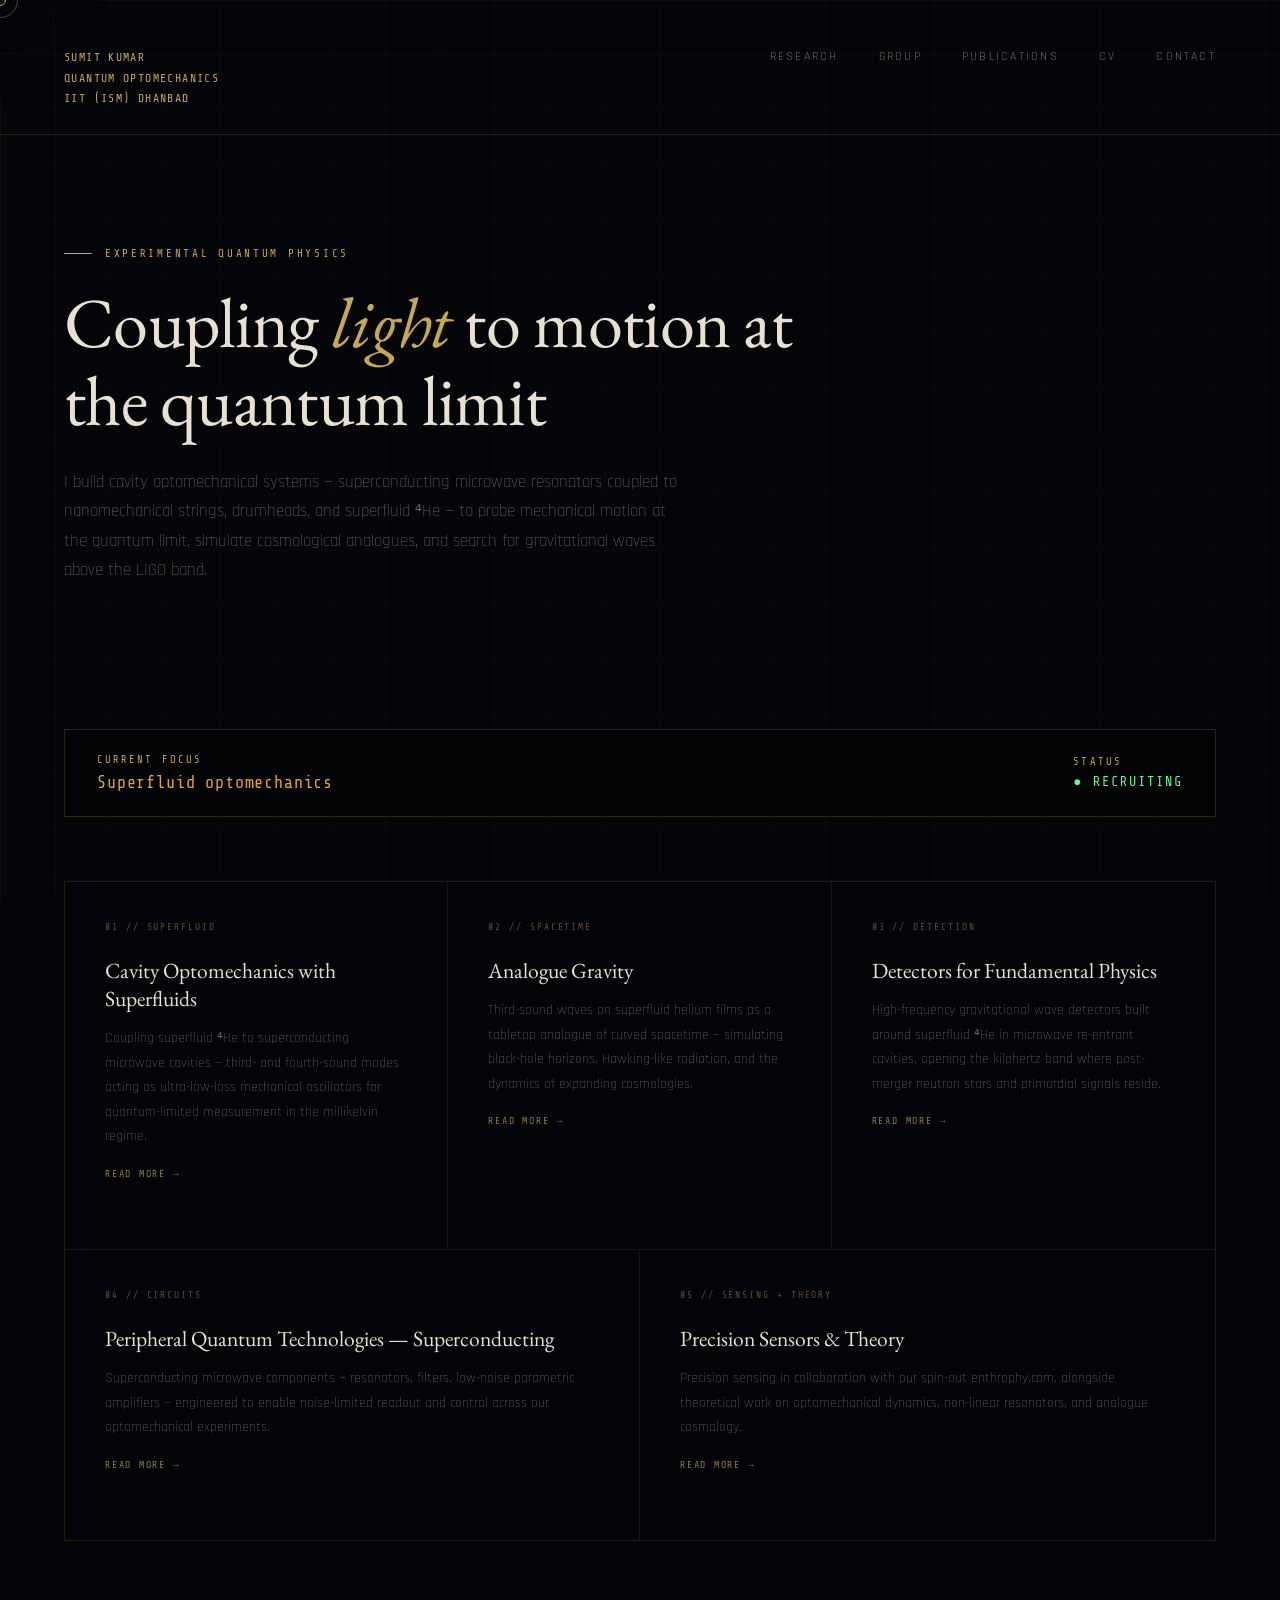
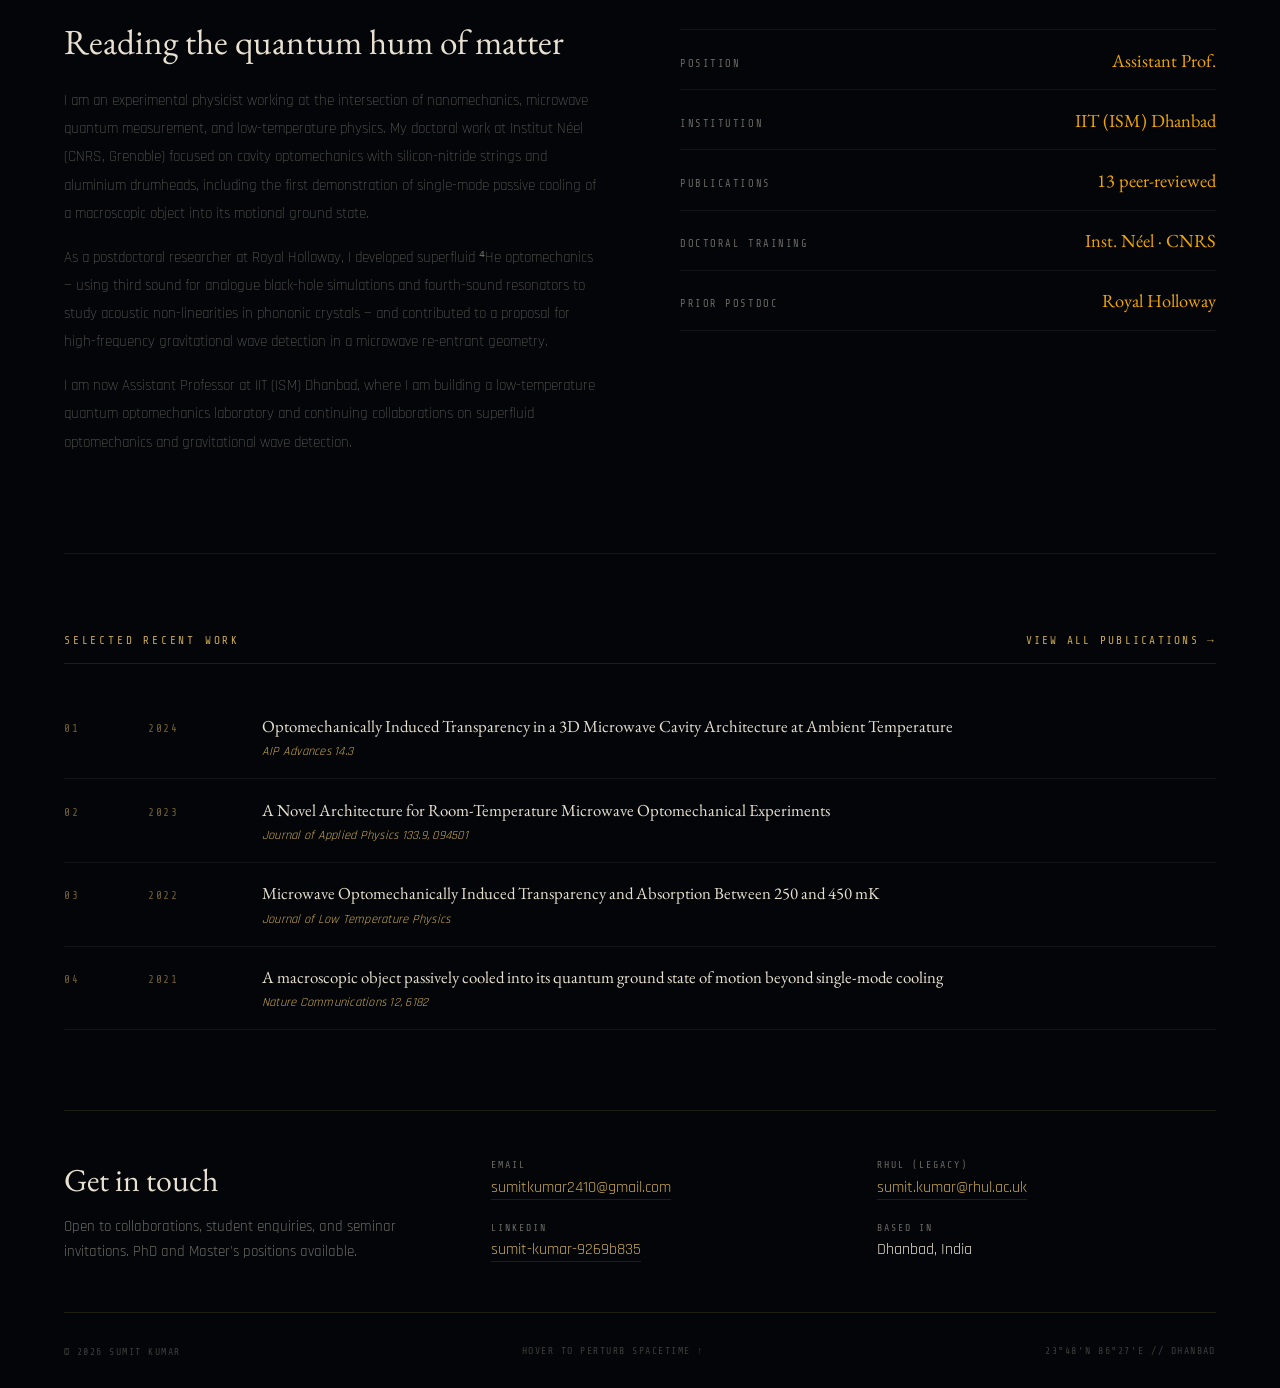
==== index.html @ 5bcb200d "Initial commit: academic site for Sumit Kumar - Home page with 5 research themes (interactive: space" ====
<!DOCTYPE html>
<html lang="en">
<head>
  <meta charset="UTF-8" />
  <meta name="viewport" content="width=device-width, initial-scale=1.0"/>
  <title>Sumit Kumar — Quantum Optomechanics</title>
  <meta name="description" content="Sumit Kumar — Assistant Professor at IIT (ISM) Dhanbad. Cavity optomechanics, superfluid ⁴He, MEMS/NEMS, high-frequency gravitational wave detection."/>
  <link href="https://fonts.googleapis.com/css2?family=Rajdhani:wght@300;400;600;700&family=Share+Tech+Mono&family=EB+Garamond:ital,wght@0,400;0,500;1,400&display=swap" rel="stylesheet"/>
  <link rel="stylesheet" href="styles.css"/>
</head>
<body class="interactive">

<div id="cursor"></div>
<div id="cursor-ring"></div>

<canvas id="spacetime"></canvas>
<div class="ripple-container" id="ripples"></div>

<div class="page">
  <header>
    <div class="logo">
      <a href="index.html">
        SUMIT KUMAR<br>
        QUANTUM OPTOMECHANICS<br>
        IIT (ISM) DHANBAD
      </a>
    </div>
    <nav>
      <a href="#research">Research</a>
      <a href="group.html">Group</a>
      <a href="publications.html">Publications</a>
      <a href="cv.html">CV</a>
      <a href="#contact">Contact</a>
    </nav>
  </header>

  <section class="hero">
    <div class="hero-label">Experimental Quantum Physics</div>
    <h1>Coupling <em>light</em> to motion at the quantum limit</h1>
    <p class="hero-sub">
      I build cavity optomechanical systems — superconducting microwave resonators coupled to nanomechanical strings, drumheads, and superfluid ⁴He — to probe mechanical motion at the quantum limit, simulate cosmological analogues, and search for gravitational waves above the LIGO band.
    </p>
  </section>

  <div class="status-bar">
    <div>
      <div class="status-label">Current Focus</div>
      <div class="status-display" id="focus-rotator" style="transition: opacity 0.2s">Superfluid optomechanics</div>
    </div>
    <div>
      <div class="status-label">Status</div>
      <div class="status-display active">● RECRUITING</div>
    </div>
  </div>

  <div class="cards" id="research">
    <a class="card" href="research-superfluid-optomechanics.html">
      <div class="card-num">01 // SUPERFLUID</div>
      <h3>Cavity Optomechanics with Superfluids</h3>
      <p>Coupling superfluid ⁴He to superconducting microwave cavities — third- and fourth-sound modes acting as ultra-low-loss mechanical oscillators for quantum-limited measurement in the millikelvin regime.</p>
      <span class="read-more">Read more →</span>
      <div class="card-accent"></div>
    </a>
    <a class="card" href="research-analogue-gravity.html">
      <div class="card-num">02 // SPACETIME</div>
      <h3>Analogue Gravity</h3>
      <p>Third-sound waves on superfluid helium films as a tabletop analogue of curved spacetime — simulating black-hole horizons, Hawking-like radiation, and the dynamics of expanding cosmologies.</p>
      <span class="read-more">Read more →</span>
      <div class="card-accent"></div>
    </a>
    <a class="card" href="research-detectors.html">
      <div class="card-num">03 // DETECTION</div>
      <h3>Detectors for Fundamental Physics</h3>
      <p>High-frequency gravitational wave detectors built around superfluid ⁴He in microwave re-entrant cavities, opening the kilohertz band where post-merger neutron stars and primordial signals reside.</p>
      <span class="read-more">Read more →</span>
      <div class="card-accent"></div>
    </a>
    <a class="card" href="research-superconducting.html">
      <div class="card-num">04 // CIRCUITS</div>
      <h3>Peripheral Quantum Technologies — Superconducting</h3>
      <p>Superconducting microwave components — resonators, filters, low-noise parametric amplifiers — engineered to enable noise-limited readout and control across our optomechanical experiments.</p>
      <span class="read-more">Read more →</span>
      <div class="card-accent"></div>
    </a>
    <a class="card" href="research-precision-theory.html">
      <div class="card-num">05 // SENSING + THEORY</div>
      <h3>Precision Sensors &amp; Theory</h3>
      <p>Precision sensing in collaboration with our spin-out enthrophy.com, alongside theoretical work on optomechanical dynamics, non-linear resonators, and analogue cosmology.</p>
      <span class="read-more">Read more →</span>
      <div class="card-accent"></div>
    </a>
  </div>

  <section class="about">
    <div class="about-left">
      <h2>Reading the quantum hum of matter</h2>
      <p>I am an experimental physicist working at the intersection of nanomechanics, microwave quantum measurement, and low-temperature physics. My doctoral work at Institut Néel (CNRS, Grenoble) focused on cavity optomechanics with silicon-nitride strings and aluminium drumheads, including the first demonstration of single-mode passive cooling of a macroscopic object into its motional ground state.</p>
      <p>As a postdoctoral researcher at Royal Holloway, I developed superfluid ⁴He optomechanics — using third sound for analogue black-hole simulations and fourth-sound resonators to study acoustic non-linearities in phononic crystals — and contributed to a proposal for high-frequency gravitational wave detection in a microwave re-entrant geometry.</p>
      <p>I am now Assistant Professor at IIT (ISM) Dhanbad, where I am building a low-temperature quantum optomechanics laboratory and continuing collaborations on superfluid optomechanics and gravitational wave detection.</p>
    </div>
    <div class="about-right">
      <div class="stat-row">
        <span class="stat-key">Position</span>
        <span class="stat-val">Assistant Prof.</span>
      </div>
      <div class="stat-row">
        <span class="stat-key">Institution</span>
        <span class="stat-val">IIT (ISM) Dhanbad</span>
      </div>
      <div class="stat-row">
        <span class="stat-key">Publications</span>
        <span class="stat-val">13 peer-reviewed</span>
      </div>
      <div class="stat-row">
        <span class="stat-key">Doctoral training</span>
        <span class="stat-val">Inst. Néel · CNRS</span>
      </div>
      <div class="stat-row">
        <span class="stat-key">Prior postdoc</span>
        <span class="stat-val">Royal Holloway</span>
      </div>
    </div>
  </section>

  <section class="recent">
    <div class="section-head">
      <span class="label">Selected recent work</span>
      <a class="more" href="publications.html">View all publications →</a>
    </div>
    <ul class="recent-list">
      <li>
        <span class="recent-num">01</span>
        <span class="recent-year">2024</span>
        <span>
          <span class="recent-title">Optomechanically Induced Transparency in a 3D Microwave Cavity Architecture at Ambient Temperature</span>
          <span class="recent-venue">AIP Advances 14.3</span>
        </span>
      </li>
      <li>
        <span class="recent-num">02</span>
        <span class="recent-year">2023</span>
        <span>
          <span class="recent-title">A Novel Architecture for Room-Temperature Microwave Optomechanical Experiments</span>
          <span class="recent-venue">Journal of Applied Physics 133.9, 094501</span>
        </span>
      </li>
      <li>
        <span class="recent-num">03</span>
        <span class="recent-year">2022</span>
        <span>
          <span class="recent-title">Microwave Optomechanically Induced Transparency and Absorption Between 250 and 450 mK</span>
          <span class="recent-venue">Journal of Low Temperature Physics</span>
        </span>
      </li>
      <li>
        <span class="recent-num">04</span>
        <span class="recent-year">2021</span>
        <span>
          <span class="recent-title">A macroscopic object passively cooled into its quantum ground state of motion beyond single-mode cooling</span>
          <span class="recent-venue">Nature Communications 12, 6182</span>
        </span>
      </li>
    </ul>
  </section>

  <section class="contact" id="contact">
    <div>
      <h2>Get in touch</h2>
      <p style="color: var(--dim); margin-top: 0.8rem; font-size: 0.92rem; line-height: 1.7;">
        Open to collaborations, student enquiries, and seminar invitations. PhD and Master's positions available.
      </p>
    </div>
    <div class="contact-list">
      <div class="contact-item">
        <span class="k">Email</span>
        <a href="mailto:sumitkumar2410@gmail.com">sumitkumar2410@gmail.com</a>
      </div>
      <div class="contact-item">
        <span class="k">RHUL (legacy)</span>
        <a href="mailto:sumit.kumar@rhul.ac.uk">sumit.kumar@rhul.ac.uk</a>
      </div>
      <div class="contact-item">
        <span class="k">LinkedIn</span>
        <a href="https://linkedin.com/in/sumit-kumar-9269b835" target="_blank" rel="noopener">sumit-kumar-9269b835</a>
      </div>
      <div class="contact-item">
        <span class="k">Based in</span>
        <span>Dhanbad, India</span>
      </div>
    </div>
  </section>

  <footer>
    <span>© 2026 SUMIT KUMAR</span>
    <span>HOVER TO PERTURB SPACETIME ↑</span>
    <span>23°48′N 86°27′E // DHANBAD</span>
  </footer>
</div>

<script src="script.js"></script>
</body>
</html>
---- styles.css ----
/* ─────────────────────────────────────────────────────────
   Sumit Kumar — academic site
   Shared styles. Interactive page sets <body class="interactive">.
   Reading pages set <body class="reading"> (no canvas, normal cursor).
   ───────────────────────────────────────────────────────── */

*, *::before, *::after { box-sizing: border-box; margin: 0; padding: 0; }

:root {
  --gold: #c9a84c;
  --gold-dim: rgba(201,168,76,0.15);
  --gold-line: rgba(201,168,76,0.1);
  --amber: #f0a500;
  --bg: #030508;
  --text: #e8e0d0;
  --dim: rgba(232,224,208,0.45);
  --hairline: rgba(255,255,255,0.06);
  --green: #5dfc8a;
}

html, body {
  width: 100%;
  background: var(--bg);
  color: var(--text);
  font-family: 'Rajdhani', sans-serif;
  overflow-x: hidden;
}

/* Default link styling — any anchor without a more-specific rule */
a {
  color: var(--gold);
  text-decoration: none;
}
a:hover { color: var(--amber); }

body.interactive { cursor: none; }
body.interactive a, body.interactive button { cursor: none; }

/* ── CUSTOM CURSOR (interactive only) ── */
#cursor {
  position: fixed; top: 0; left: 0; pointer-events: none;
  width: 12px; height: 12px;
  border: 1.5px solid var(--gold);
  border-radius: 50%;
  transform: translate(-50%,-50%);
  transition: transform 0.1s, opacity 0.2s;
  z-index: 9999;
}
#cursor-ring {
  position: fixed; top: 0; left: 0; pointer-events: none;
  width: 36px; height: 36px;
  border: 1px solid rgba(201,168,76,0.4);
  border-radius: 50%;
  transform: translate(-50%,-50%);
  transition: transform 0.18s ease, width 0.3s, height 0.3s;
  z-index: 9998;
}

/* ── SPACETIME CANVAS ── */
#spacetime {
  position: fixed; inset: 0;
  width: 100%; height: 100%;
  z-index: 0;
}

/* ── CONTENT LAYER ── */
.page {
  position: relative; z-index: 10;
  min-height: 100vh;
}

/* ── STATIC BACKDROP (reading pages) ── */
body.reading::before {
  content: '';
  position: fixed; inset: 0;
  background:
    radial-gradient(circle at 15% 10%, rgba(201,168,76,0.05), transparent 55%),
    radial-gradient(circle at 85% 90%, rgba(201,168,76,0.04), transparent 50%),
    repeating-linear-gradient(0deg, transparent, transparent 54px, rgba(201,168,76,0.025) 54px, rgba(201,168,76,0.025) 55px),
    repeating-linear-gradient(90deg, transparent, transparent 54px, rgba(201,168,76,0.025) 54px, rgba(201,168,76,0.025) 55px);
  z-index: 0;
  pointer-events: none;
}

/* ── HEADER ── */
header {
  padding: 3rem 4rem 1.5rem;
  display: flex; align-items: flex-start; justify-content: space-between;
  border-bottom: 1px solid var(--gold-dim);
}
.logo {
  font-family: 'Share Tech Mono', monospace;
  font-size: 0.72rem;
  color: var(--gold);
  letter-spacing: 0.12em;
  line-height: 1.8;
}
.logo a { color: inherit; text-decoration: none; }
nav {
  display: flex; gap: 2.5rem;
  font-size: 0.78rem; letter-spacing: 0.18em;
  text-transform: uppercase; color: var(--dim);
}
nav a {
  color: inherit; text-decoration: none;
  transition: color 0.2s;
  position: relative;
}
nav a::after {
  content: ''; position: absolute;
  bottom: -3px; left: 0; right: 0; height: 1px;
  background: var(--gold);
  transform: scaleX(0); transform-origin: left;
  transition: transform 0.3s;
}
nav a:hover, nav a.current { color: var(--gold); }
nav a:hover::after, nav a.current::after { transform: scaleX(1); }

/* ── HERO ── */
.hero {
  padding: 7rem 4rem 5rem;
  max-width: 920px;
}
.hero-label {
  font-family: 'Share Tech Mono', monospace;
  font-size: 0.68rem;
  color: var(--gold);
  letter-spacing: 0.25em;
  text-transform: uppercase;
  margin-bottom: 1.5rem;
  display: flex; align-items: center; gap: 0.8rem;
}
.hero-label::before {
  content: '';
  display: inline-block; width: 28px; height: 1px;
  background: var(--gold);
}
h1 {
  font-family: 'EB Garamond', serif;
  font-size: clamp(2.6rem, 5.5vw, 4.6rem);
  font-weight: 400;
  line-height: 1.1;
  letter-spacing: -0.01em;
  margin-bottom: 1.8rem;
}
h1 em {
  font-style: italic;
  color: var(--gold);
}
.hero-sub {
  font-size: 1.05rem;
  color: var(--dim);
  line-height: 1.75;
  max-width: 620px;
  font-weight: 300;
}

/* ── STATUS / FREQ BAR ── */
.status-bar {
  margin: 4rem 4rem 0;
  padding: 1.5rem 2rem;
  border: 1px solid rgba(201,168,76,0.2);
  background: rgba(0,0,0,0.4);
  backdrop-filter: blur(8px);
  display: flex; align-items: center; justify-content: space-between; gap: 3rem;
}
.status-label {
  font-family: 'Share Tech Mono', monospace;
  font-size: 0.65rem;
  letter-spacing: 0.2em;
  color: var(--gold);
  text-transform: uppercase;
  white-space: nowrap;
  margin-bottom: 0.4rem;
}
.status-display {
  font-family: 'Share Tech Mono', monospace;
  font-size: 1.05rem;
  color: var(--amber);
  letter-spacing: 0.05em;
  white-space: nowrap;
}
.status-display.active {
  color: var(--green);
  font-size: 0.85rem;
  letter-spacing: 0.15em;
}
.status-unit { font-size: 0.7rem; color: var(--dim); margin-left: 4px; }

/* ── RESEARCH CARDS (5 themes: 3 + 2 layout) ── */
.cards {
  display: grid;
  grid-template-columns: repeat(6, 1fr);
  gap: 0;
  margin: 4rem 4rem 0;
  border: 1px solid var(--gold-dim);
}
.card {
  grid-column: span 2;
  padding: 2.5rem;
  background: rgba(3,5,8,0.85);
  backdrop-filter: blur(12px);
  border-right: 1px solid var(--gold-line);
  transition: background 0.3s;
  position: relative; overflow: hidden;
  display: block;
  text-decoration: none;
  color: inherit;
}
a.card:hover { background: rgba(8,12,18,0.95); color: inherit; }
.card .read-more {
  margin-top: 1.2rem;
  display: inline-flex; align-items: center; gap: 0.5rem;
  font-family: 'Share Tech Mono', monospace;
  font-size: 0.62rem;
  letter-spacing: 0.18em;
  text-transform: uppercase;
  color: var(--gold);
  opacity: 0.7;
  transition: opacity 0.3s, gap 0.3s;
}
a.card:hover .read-more { opacity: 1; gap: 0.9rem; }
.card:nth-child(4), .card:nth-child(5) { grid-column: span 3; }
.card:nth-child(1), .card:nth-child(2), .card:nth-child(3) {
  border-bottom: 1px solid var(--gold-line);
}
.card:nth-child(3), .card:nth-child(5) { border-right: none; }
.card .card-link {
  display: inline-block;
  margin-top: 0.9rem;
  font-family: 'Share Tech Mono', monospace;
  font-size: 0.62rem;
  letter-spacing: 0.18em;
  text-transform: uppercase;
  color: var(--gold);
  text-decoration: none;
  border-bottom: 1px solid var(--gold-dim);
  padding-bottom: 2px;
  transition: border-color 0.2s;
}
.card .card-link:hover { border-color: var(--gold); }
.card::before {
  content: '';
  position: absolute; inset: 0;
  background: radial-gradient(circle at 50% 0%, rgba(201,168,76,0.06), transparent 60%);
  opacity: 0; transition: opacity 0.4s;
}
.card:hover::before { opacity: 1; }
.card-num {
  font-family: 'Share Tech Mono', monospace;
  font-size: 0.6rem;
  color: rgba(201,168,76,0.45);
  letter-spacing: 0.2em;
  margin-bottom: 1.5rem;
}
.card h3 {
  font-family: 'EB Garamond', serif;
  font-size: 1.35rem;
  font-weight: 400;
  margin-bottom: 0.9rem;
  line-height: 1.3;
}
.card p {
  font-size: 0.9rem;
  color: var(--dim);
  line-height: 1.7;
  font-weight: 300;
}
.card-accent {
  width: 28px; height: 2px;
  background: var(--gold);
  margin-top: 1.5rem;
  transform: scaleX(0); transform-origin: left;
  transition: transform 0.4s 0.1s;
}
.card:hover .card-accent { transform: scaleX(1); }

/* ── ABOUT ── */
.about {
  margin: 5rem 4rem 0;
  display: grid;
  grid-template-columns: 1fr 1fr;
  gap: 5rem;
  padding-bottom: 5rem;
  border-bottom: 1px solid rgba(201,168,76,0.1);
}
.about-left h2 {
  font-family: 'EB Garamond', serif;
  font-size: 2.2rem;
  font-weight: 400;
  margin-bottom: 1.5rem;
  line-height: 1.2;
}
.about-left p {
  font-size: 0.95rem;
  color: var(--dim);
  line-height: 1.85;
  margin-bottom: 1rem;
  font-weight: 300;
}
.about-right { padding-top: 0.5rem; }
.stat-row {
  display: flex; justify-content: space-between; align-items: baseline;
  padding: 1.1rem 0;
  border-bottom: 1px solid var(--hairline);
  gap: 1rem;
}
.stat-row:first-child { border-top: 1px solid var(--hairline); }
.stat-key {
  font-family: 'Share Tech Mono', monospace;
  font-size: 0.65rem;
  letter-spacing: 0.15em;
  color: var(--dim);
  text-transform: uppercase;
  white-space: nowrap;
}
.stat-val {
  font-family: 'EB Garamond', serif;
  font-size: 1.15rem;
  color: var(--amber);
  text-align: right;
}

/* ── HOME: SELECTED PUBLICATIONS PREVIEW ── */
.recent {
  margin: 5rem 4rem 0;
}
.section-head {
  display: flex; align-items: baseline; justify-content: space-between;
  margin-bottom: 2rem;
  padding-bottom: 1rem;
  border-bottom: 1px solid var(--gold-dim);
}
.section-head .label {
  font-family: 'Share Tech Mono', monospace;
  font-size: 0.7rem;
  letter-spacing: 0.25em;
  color: var(--gold);
  text-transform: uppercase;
}
.section-head .more {
  font-family: 'Share Tech Mono', monospace;
  font-size: 0.7rem;
  letter-spacing: 0.2em;
  color: var(--gold);
  text-decoration: none;
  text-transform: uppercase;
  transition: color 0.2s;
}
.section-head .more:hover { color: var(--amber); }
.recent-list { list-style: none; }
.recent-list li {
  display: grid;
  grid-template-columns: 60px 90px 1fr;
  gap: 1.5rem;
  padding: 1.2rem 0;
  border-bottom: 1px solid var(--hairline);
  align-items: baseline;
}
.recent-num, .recent-year {
  font-family: 'Share Tech Mono', monospace;
  font-size: 0.7rem;
  letter-spacing: 0.15em;
  color: rgba(201,168,76,0.55);
}
.recent-title {
  font-family: 'EB Garamond', serif;
  font-size: 1.05rem;
  line-height: 1.4;
  color: var(--text);
}
.recent-venue {
  display: block;
  font-size: 0.78rem;
  color: var(--gold);
  font-style: italic;
  margin-top: 0.3rem;
  letter-spacing: 0.02em;
}

/* ── CONTACT STRIP ── */
.contact {
  margin: 5rem 4rem 0;
  padding: 3rem 0;
  border-top: 1px solid var(--gold-dim);
  border-bottom: 1px solid var(--gold-dim);
  display: grid;
  grid-template-columns: 1fr 2fr;
  gap: 4rem;
  align-items: start;
}
.contact h2 {
  font-family: 'EB Garamond', serif;
  font-size: 2rem;
  font-weight: 400;
}
.contact-list {
  display: grid;
  grid-template-columns: 1fr 1fr;
  gap: 1.5rem 3rem;
}
.contact-item .k {
  display: block;
  font-family: 'Share Tech Mono', monospace;
  font-size: 0.62rem;
  letter-spacing: 0.2em;
  color: var(--dim);
  text-transform: uppercase;
  margin-bottom: 0.4rem;
}
.contact-item a, .contact-item span {
  color: var(--text);
  text-decoration: none;
  font-size: 1rem;
  transition: color 0.2s;
  word-break: break-word;
}
.contact-item a {
  color: var(--gold);
  border-bottom: 1px solid var(--gold-dim);
  padding-bottom: 1px;
  transition: border-color 0.2s, color 0.2s;
}
.contact-item a:hover { color: var(--amber); border-color: var(--gold); }

/* ── FOOTER ── */
footer {
  padding: 2rem 4rem;
  display: flex; justify-content: space-between; align-items: center;
  gap: 2rem;
}
footer span {
  font-family: 'Share Tech Mono', monospace;
  font-size: 0.62rem;
  color: rgba(232,224,208,0.25);
  letter-spacing: 0.15em;
}
footer a {
  color: var(--gold) !important;
  text-decoration: none !important;
  border-bottom: 1px solid var(--gold-dim);
  padding-bottom: 1px;
  transition: border-color 0.2s, color 0.2s;
}
footer a:hover { color: var(--amber) !important; border-color: var(--gold); }

/* ── RIPPLE ── */
.ripple-container {
  position: fixed; inset: 0;
  pointer-events: none; z-index: 5;
  overflow: hidden;
}
.ripple {
  position: absolute;
  border-radius: 50%;
  border: 1px solid rgba(201,168,76,0.5);
  transform: translate(-50%,-50%) scale(0);
  animation: ripple-out 1.4s ease-out forwards;
  pointer-events: none;
}
@keyframes ripple-out {
  to { transform: translate(-50%,-50%) scale(6); opacity: 0; }
}

/* ─────────────────────────────────────────────────────────
   READING PAGES (publications, CV)
   ───────────────────────────────────────────────────────── */
.reading-hero {
  padding: 6rem 4rem 3rem;
  border-bottom: 1px solid var(--gold-dim);
}
.reading-hero .hero-label { margin-bottom: 1rem; }
.reading-hero h1 {
  font-size: clamp(2.2rem, 4.5vw, 3.6rem);
  margin: 0;
}
.reading-hero p {
  margin-top: 1.2rem;
  color: var(--dim);
  max-width: 680px;
  font-weight: 300;
  line-height: 1.7;
}

.reading-content {
  max-width: 1100px;
  margin: 0 auto;
  padding: 4rem 4rem 5rem;
}

/* Publications */
.pub-block { margin-bottom: 3.5rem; }
.pub-block-header {
  display: flex; align-items: baseline; gap: 1.2rem;
  margin-bottom: 1.5rem;
  padding-bottom: 0.7rem;
  border-bottom: 1px solid var(--gold-dim);
}
.pub-block-header .year {
  font-family: 'EB Garamond', serif;
  font-size: 1.8rem;
  color: var(--amber);
}
.pub-block-header .tag {
  font-family: 'Share Tech Mono', monospace;
  font-size: 0.65rem;
  letter-spacing: 0.2em;
  color: var(--dim);
  text-transform: uppercase;
}
.pub {
  display: grid;
  grid-template-columns: 50px 1fr;
  gap: 1.5rem;
  padding: 1.4rem 0;
  border-bottom: 1px solid var(--hairline);
}
.pub-num {
  font-family: 'Share Tech Mono', monospace;
  font-size: 0.7rem;
  letter-spacing: 0.15em;
  color: rgba(201,168,76,0.45);
  padding-top: 0.25rem;
}
.pub-title {
  font-family: 'EB Garamond', serif;
  font-size: 1.15rem;
  line-height: 1.45;
  color: var(--text);
  margin-bottom: 0.4rem;
}
.pub-authors {
  font-size: 0.85rem;
  color: var(--dim);
  line-height: 1.6;
  margin-bottom: 0.3rem;
}
.pub-authors .me { color: var(--text); font-weight: 600; }
.pub-venue {
  font-size: 0.85rem;
  color: var(--gold);
  font-style: italic;
  letter-spacing: 0.02em;
}
.pub-links {
  margin-top: 0.5rem;
  display: flex; gap: 1rem; flex-wrap: wrap;
}
.pub-links a {
  font-family: 'Share Tech Mono', monospace;
  font-size: 0.65rem;
  letter-spacing: 0.18em;
  text-transform: uppercase;
  color: var(--gold);
  text-decoration: none;
  border: 1px solid var(--gold-dim);
  padding: 0.35rem 0.7rem;
  transition: background 0.2s, border-color 0.2s;
}
.pub-links a:hover { background: rgba(201,168,76,0.08); border-color: var(--gold); }

/* CV page */
.cv-download {
  display: inline-flex; align-items: center; gap: 0.7rem;
  margin-top: 1.5rem;
  padding: 0.8rem 1.4rem;
  border: 1px solid var(--gold);
  color: var(--gold);
  text-decoration: none;
  font-family: 'Share Tech Mono', monospace;
  font-size: 0.7rem;
  letter-spacing: 0.2em;
  text-transform: uppercase;
  transition: background 0.2s;
}
.cv-download:hover { background: rgba(201,168,76,0.08); }
.cv-download::before {
  content: '↓';
  font-family: inherit;
}

.cv-section { margin-bottom: 3.5rem; }
.cv-section-head {
  font-family: 'Share Tech Mono', monospace;
  font-size: 0.7rem;
  letter-spacing: 0.25em;
  color: var(--gold);
  text-transform: uppercase;
  margin-bottom: 1.5rem;
  padding-bottom: 0.7rem;
  border-bottom: 1px solid var(--gold-dim);
}
.cv-entry {
  display: grid;
  grid-template-columns: 200px 1fr;
  gap: 2rem;
  padding: 1.4rem 0;
  border-bottom: 1px solid var(--hairline);
}
.cv-entry-meta {
  font-family: 'Share Tech Mono', monospace;
  font-size: 0.72rem;
  letter-spacing: 0.12em;
  color: var(--gold);
  text-transform: uppercase;
  padding-top: 0.2rem;
}
.cv-entry-body h4 {
  font-family: 'EB Garamond', serif;
  font-size: 1.2rem;
  font-weight: 500;
  margin-bottom: 0.3rem;
  color: var(--text);
}
.cv-entry-body .org {
  font-size: 0.95rem;
  color: var(--dim);
  margin-bottom: 0.6rem;
  font-style: italic;
}
.cv-entry-body ul {
  list-style: none;
  margin-top: 0.5rem;
}
.cv-entry-body ul li {
  padding-left: 1.2rem;
  position: relative;
  font-size: 0.9rem;
  color: var(--dim);
  line-height: 1.7;
  margin-bottom: 0.3rem;
}
.cv-entry-body ul li::before {
  content: '·';
  position: absolute;
  left: 0;
  color: var(--gold);
  font-size: 1.4rem;
  line-height: 1;
}

.cv-talks li, .cv-awards li {
  padding: 0.9rem 0;
  border-bottom: 1px solid var(--hairline);
  font-size: 0.92rem;
  color: var(--dim);
  line-height: 1.6;
  list-style: none;
  display: grid;
  grid-template-columns: 110px 90px 1fr;
  gap: 1rem;
  align-items: baseline;
}
.cv-talks .type, .cv-awards .year {
  font-family: 'Share Tech Mono', monospace;
  font-size: 0.65rem;
  letter-spacing: 0.18em;
  color: var(--gold);
  text-transform: uppercase;
}
.cv-talks .year {
  color: var(--amber);
  font-family: 'EB Garamond', serif;
  font-size: 1rem;
  letter-spacing: 0;
}
.cv-talks .body, .cv-awards .body { color: var(--text); }
.cv-awards li { grid-template-columns: 90px 1fr; }

/* ── RESEARCH SUB-PAGES ── */
.research-body p {
  font-size: 1.02rem;
  line-height: 1.85;
  color: var(--text);
  margin-bottom: 1.4rem;
  font-weight: 300;
  max-width: 760px;
}
.research-body p strong { color: var(--gold); font-weight: 500; }
.research-body a {
  color: var(--gold);
  text-decoration: none;
  border-bottom: 1px solid var(--gold-dim);
  transition: border-color 0.2s;
}
.research-body a:hover { border-color: var(--gold); }

.research-questions {
  list-style: none;
  margin-top: 0.5rem;
}
.research-questions li {
  padding: 1rem 0 1rem 2rem;
  border-bottom: 1px solid var(--hairline);
  font-size: 0.95rem;
  color: var(--text);
  line-height: 1.7;
  font-weight: 300;
  position: relative;
}
.research-questions li::before {
  content: '→';
  position: absolute;
  left: 0.4rem;
  color: var(--gold);
  font-family: 'Share Tech Mono', monospace;
  font-size: 0.85rem;
  top: 1.05rem;
}

.other-research {
  display: grid;
  grid-template-columns: repeat(2, 1fr);
  gap: 1px;
  background: var(--gold-line);
  border: 1px solid var(--gold-dim);
  margin-top: 1rem;
}
.other-research a {
  padding: 1.5rem 1.8rem;
  background: rgba(3,5,8,0.85);
  text-decoration: none;
  color: inherit;
  display: block;
  transition: background 0.2s;
}
.other-research a:hover { background: rgba(8,12,18,0.95); }
.other-research .num {
  font-family: 'Share Tech Mono', monospace;
  font-size: 0.6rem;
  letter-spacing: 0.2em;
  color: rgba(201,168,76,0.45);
  margin-bottom: 0.4rem;
  display: block;
}
.other-research .title {
  font-family: 'EB Garamond', serif;
  font-size: 1.05rem;
  color: var(--text);
}

/* ── GROUP / MEMBERS PAGE ── */
.group-intro {
  margin-bottom: 3.5rem;
  padding: 2rem;
  border: 1px solid var(--gold-dim);
  background: rgba(0,0,0,0.4);
  display: grid;
  grid-template-columns: 1fr 1fr;
  gap: 3rem;
}
.group-intro h2 {
  font-family: 'EB Garamond', serif;
  font-size: 1.7rem;
  font-weight: 400;
  line-height: 1.2;
  margin-bottom: 0.8rem;
}
.group-intro p {
  font-size: 0.92rem;
  color: var(--dim);
  line-height: 1.75;
  font-weight: 300;
}
.members-grid {
  display: grid;
  grid-template-columns: repeat(auto-fill, minmax(240px, 1fr));
  gap: 1px;
  background: var(--gold-line);
  border: 1px solid var(--gold-dim);
  margin-top: 1.5rem;
}
.member {
  padding: 1.8rem 1.6rem;
  background: rgba(3,5,8,0.85);
  position: relative;
  transition: background 0.3s;
  display: flex; flex-direction: column;
  min-height: 220px;
}
.member:hover { background: rgba(8,12,18,0.95); }
.member-avatar {
  width: 56px; height: 56px;
  border-radius: 50%;
  background:
    radial-gradient(circle at 30% 30%, rgba(201,168,76,0.18), transparent 70%),
    radial-gradient(circle at 70% 70%, rgba(240,165,0,0.08), transparent 60%);
  border: 1px solid var(--gold-dim);
  margin-bottom: 1.2rem;
  position: relative;
  overflow: hidden;
}
.member-avatar.has-photo {
  background-size: cover;
  background-position: center;
  border-color: var(--gold);
}
.member-role {
  font-family: 'Share Tech Mono', monospace;
  font-size: 0.6rem;
  letter-spacing: 0.18em;
  color: var(--gold);
  text-transform: uppercase;
  margin-bottom: 0.4rem;
}
.member-name {
  font-family: 'EB Garamond', serif;
  font-size: 1.2rem;
  color: var(--text);
  margin-bottom: 0.5rem;
  line-height: 1.25;
}
.member-blurb {
  font-size: 0.82rem;
  color: var(--dim);
  line-height: 1.6;
  font-weight: 300;
  margin-top: auto;
}
.member-links {
  margin-top: 0.7rem;
  display: flex; gap: 0.8rem; flex-wrap: wrap;
}
.member-links a {
  font-family: 'Share Tech Mono', monospace;
  font-size: 0.6rem;
  letter-spacing: 0.15em;
  text-transform: uppercase;
  color: var(--gold);
  text-decoration: none;
  border-bottom: 1px solid var(--gold-dim);
  transition: border-color 0.2s;
}
.member-links a:hover { border-color: var(--gold); }

.member.open {
  background:
    repeating-linear-gradient(135deg, transparent, transparent 12px, rgba(201,168,76,0.04) 12px, rgba(201,168,76,0.04) 13px),
    rgba(3,5,8,0.85);
}
.member.open .member-avatar {
  border-style: dashed;
  border-color: rgba(201,168,76,0.45);
  background: transparent;
}
.member.open .member-avatar::after {
  content: '+';
  position: absolute; inset: 0;
  display: flex; align-items: center; justify-content: center;
  color: var(--gold);
  font-family: 'EB Garamond', serif;
  font-size: 1.6rem;
}
.member.open .member-role { color: var(--amber); }

.join-cta {
  margin-top: 4rem;
  padding: 3rem;
  border: 1px solid var(--gold);
  background: rgba(3,5,8,0.6);
  text-align: center;
}
.join-cta h2 {
  font-family: 'EB Garamond', serif;
  font-size: 2rem;
  font-weight: 400;
  margin-bottom: 1rem;
}
.join-cta p {
  font-size: 0.95rem;
  color: var(--dim);
  line-height: 1.75;
  max-width: 640px;
  margin: 0 auto 1.8rem;
  font-weight: 300;
}
.join-cta a.cta {
  display: inline-block;
  font-family: 'Share Tech Mono', monospace;
  font-size: 0.7rem;
  letter-spacing: 0.25em;
  text-transform: uppercase;
  color: var(--gold);
  text-decoration: none;
  border: 1px solid var(--gold);
  padding: 0.9rem 1.8rem;
  transition: background 0.2s;
}
.join-cta a.cta:hover { background: rgba(201,168,76,0.08); }

.collaborator {
  display: grid;
  grid-template-columns: 1fr 2fr;
  gap: 2rem;
  padding: 1.2rem 0;
  border-bottom: 1px solid var(--hairline);
}
.collaborator-name {
  font-family: 'EB Garamond', serif;
  font-size: 1.1rem;
  color: var(--text);
}
.collaborator-name .affiliation {
  display: block;
  font-size: 0.78rem;
  color: var(--dim);
  font-style: italic;
  margin-top: 0.2rem;
  font-family: 'Rajdhani', sans-serif;
}
.collaborator-topic {
  font-size: 0.88rem;
  color: var(--dim);
  line-height: 1.65;
  font-weight: 300;
}

/* ── RESPONSIVE ── */
@media (max-width: 900px) {
  header { padding: 2rem; flex-direction: column; gap: 1.5rem; }
  .hero { padding: 4rem 2rem 3rem; }
  .reading-hero { padding: 4rem 2rem 2rem; }
  .reading-content { padding: 3rem 2rem; }
  .status-bar { margin: 2rem; flex-wrap: wrap; gap: 1.5rem; }
  .cards { grid-template-columns: 1fr; margin: 2rem; }
  .card { grid-column: span 1 !important; border-right: none; border-bottom: 1px solid var(--gold-line); }
  .card:last-child { border-bottom: none; }
  .about { grid-template-columns: 1fr; margin: 3rem 2rem; gap: 3rem; }
  .recent, .contact { margin: 3rem 2rem; }
  .contact { grid-template-columns: 1fr; gap: 1.5rem; }
  .contact-list { grid-template-columns: 1fr; }
  .recent-list li { grid-template-columns: 50px 1fr; }
  .recent-list .recent-year { display: none; }
  .cv-entry { grid-template-columns: 1fr; gap: 0.5rem; }
  .cv-talks li { grid-template-columns: 1fr; gap: 0.3rem; }
  .cv-awards li { grid-template-columns: 1fr; }
  .group-intro { grid-template-columns: 1fr; gap: 1.5rem; padding: 1.5rem; }
  .members-grid { grid-template-columns: 1fr; }
  .collaborator { grid-template-columns: 1fr; gap: 0.5rem; }
  .join-cta { padding: 2rem 1.5rem; margin-top: 3rem; }
  .other-research { grid-template-columns: 1fr; }
  footer { padding: 2rem; flex-direction: column; gap: 1rem; text-align: center; }
}
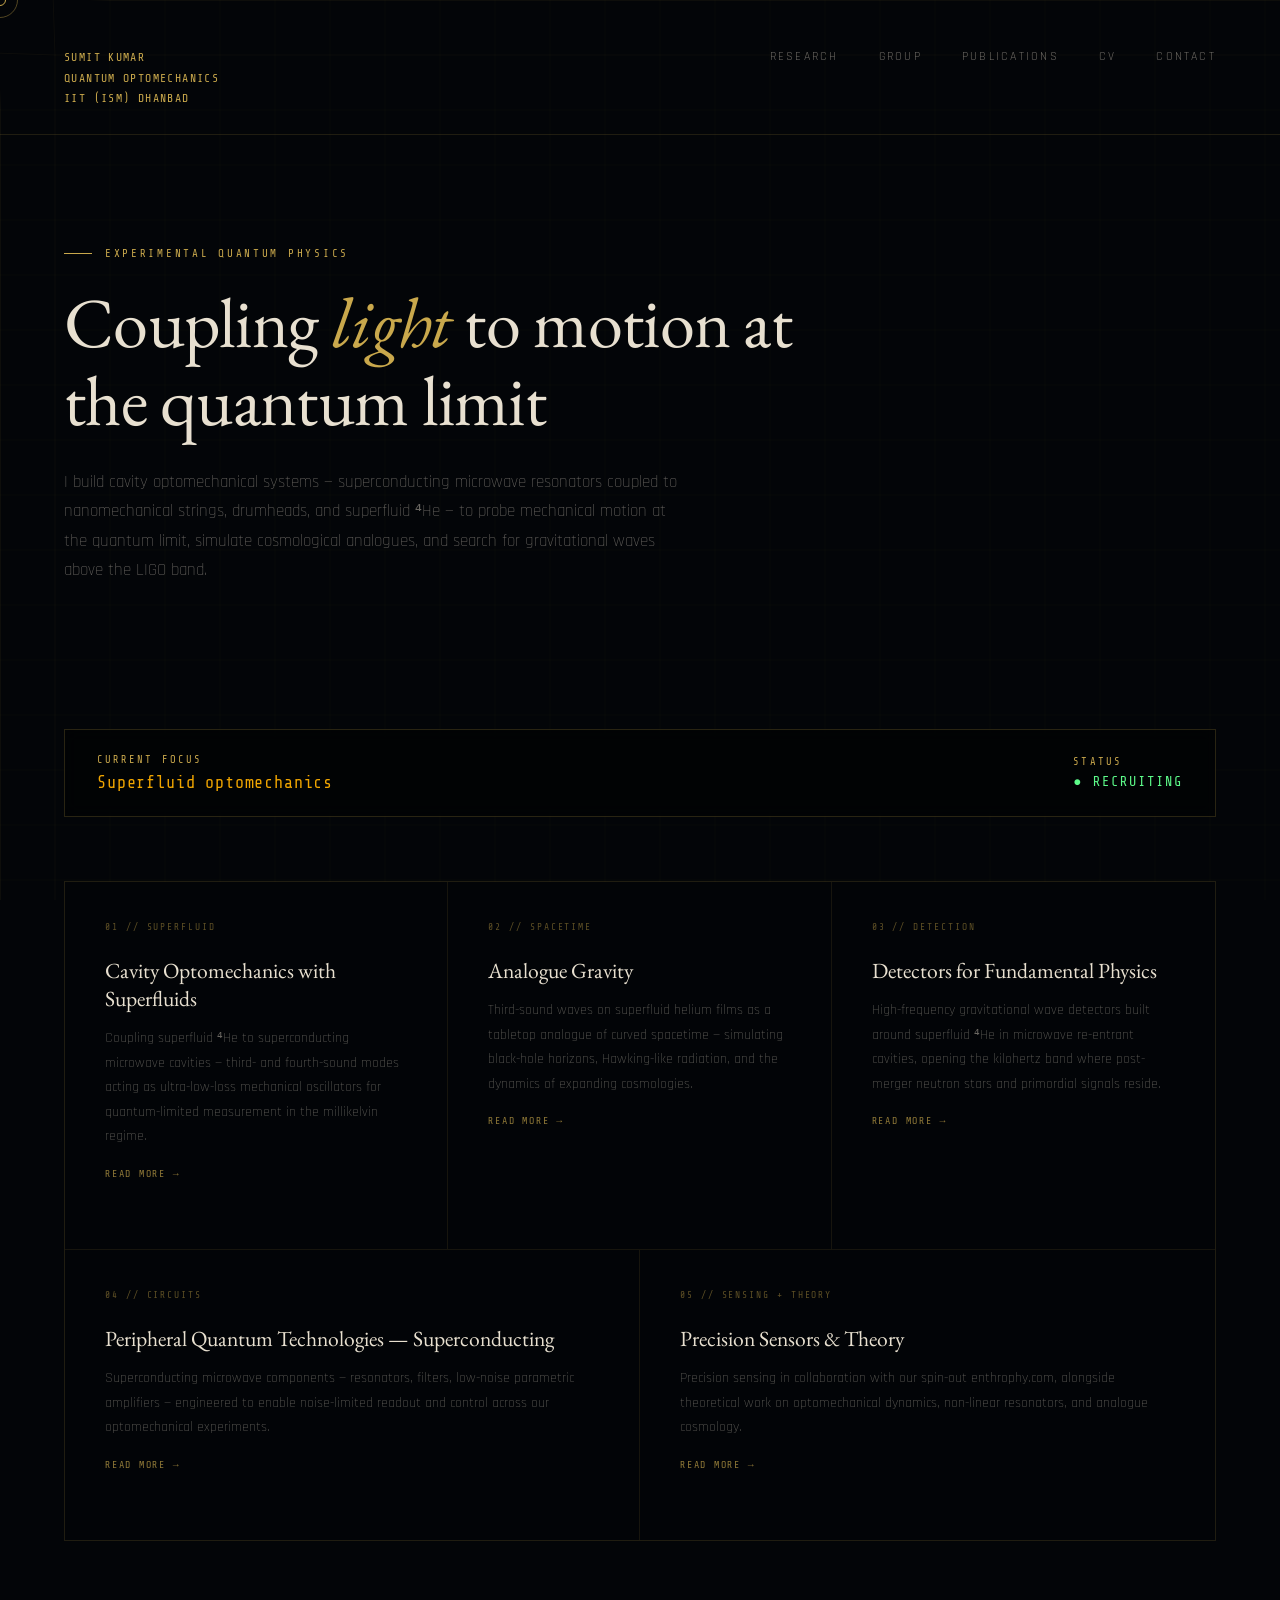
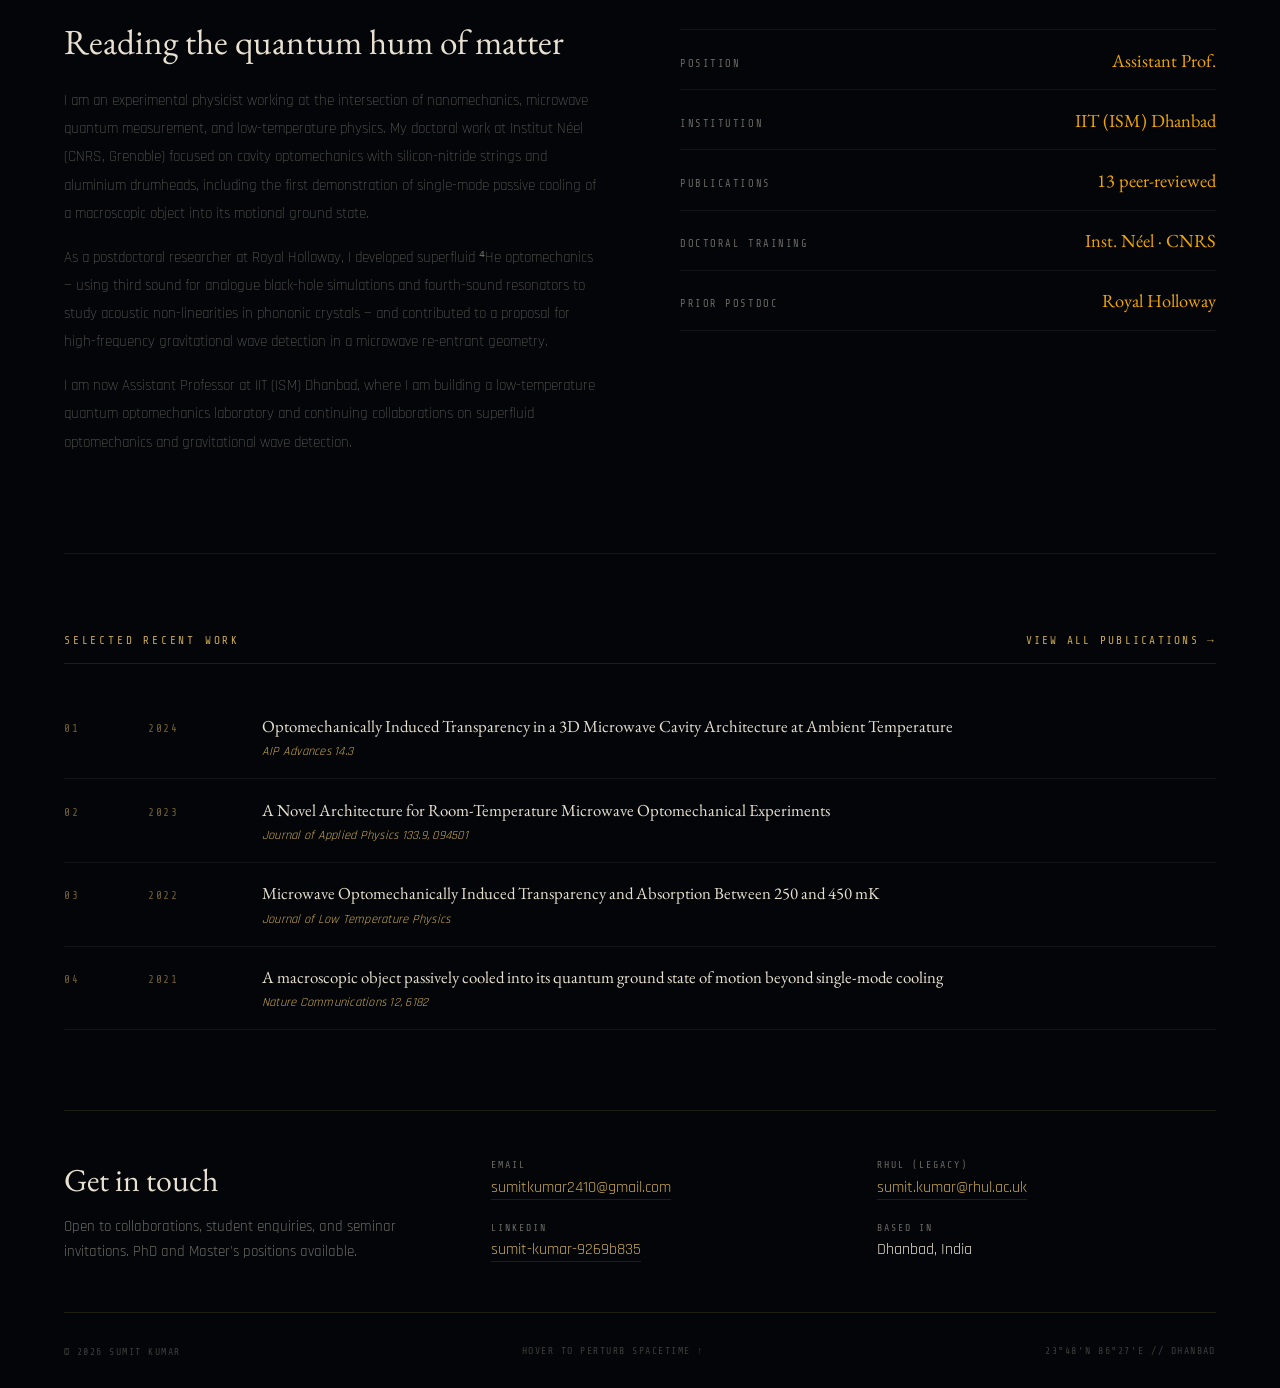
==== commit 62f306ac: "describe what changed" ====
--- a/index.html
+++ b/index.html
@@ -177,7 +177,7 @@
       </div>
       <div class="contact-item">
         <span class="k">RHUL (legacy)</span>
-        <a href="mailto:sumit.kumar@rhul.ac.uk">sumit.kumar@rhul.ac.uk</a>
+        <a href="mailto:sumitkumar@iitism.ac.in">sumit.kumar@rhul.ac.uk</a>
       </div>
       <div class="contact-item">
         <span class="k">LinkedIn</span>
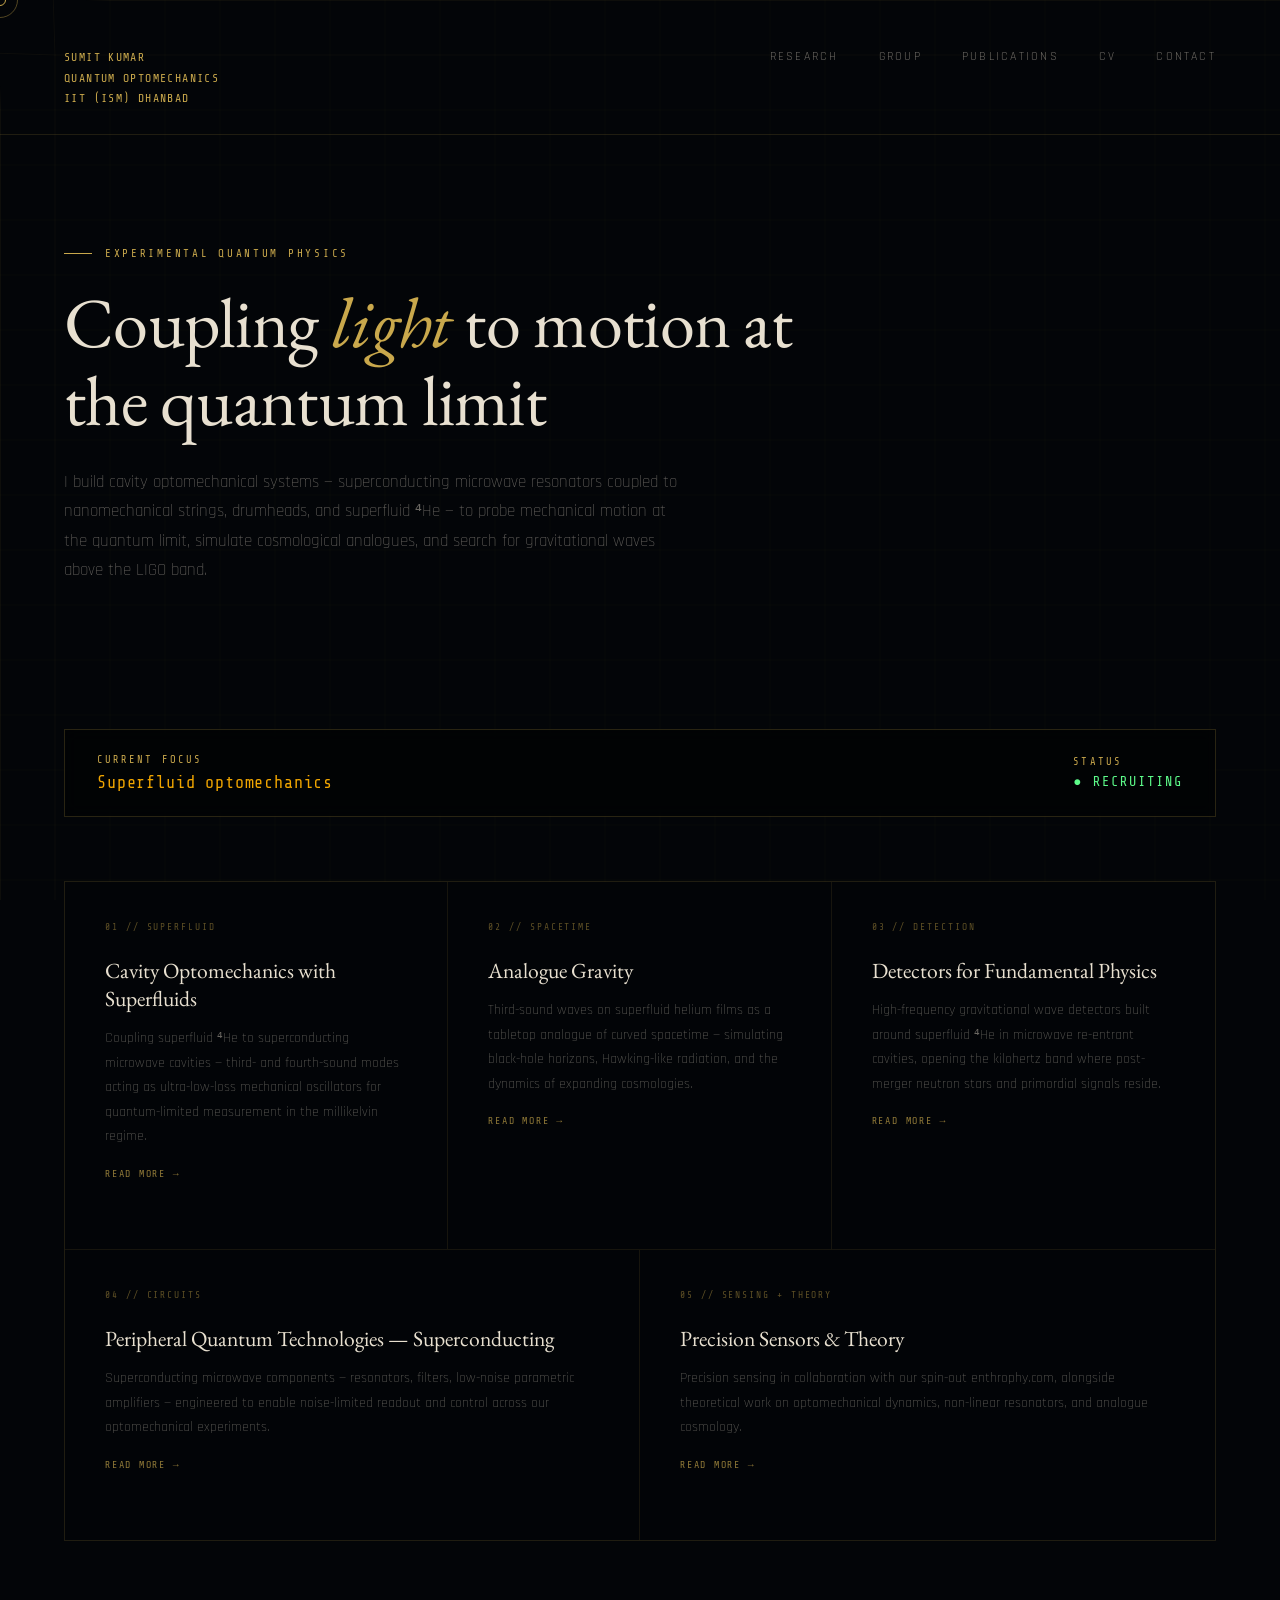
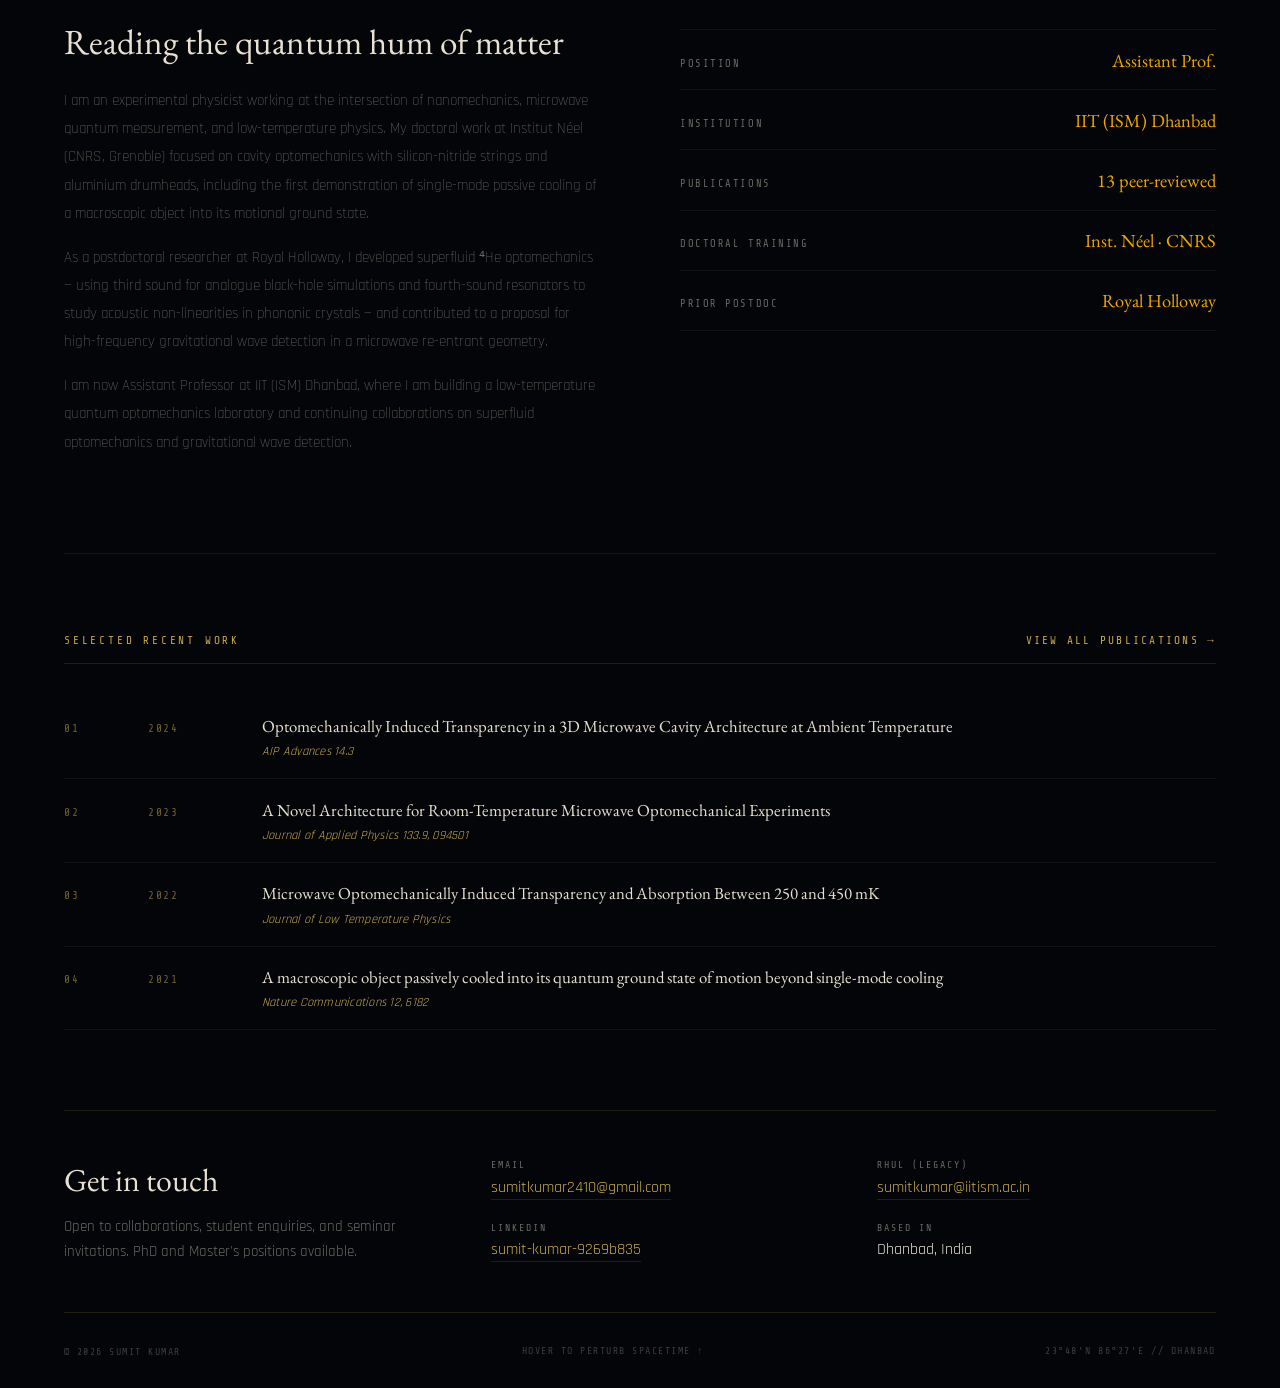
==== commit a2a1ba3a: "describe what changed" ====
--- a/index.html
+++ b/index.html
@@ -177,7 +177,7 @@
       </div>
       <div class="contact-item">
         <span class="k">RHUL (legacy)</span>
-        <a href="mailto:sumitkumar@iitism.ac.in">sumit.kumar@rhul.ac.uk</a>
+        <a href="mailto:sumitkumar@iitism.ac.in">sumitkumar@iitism.ac.in</a>
       </div>
       <div class="contact-item">
         <span class="k">LinkedIn</span>
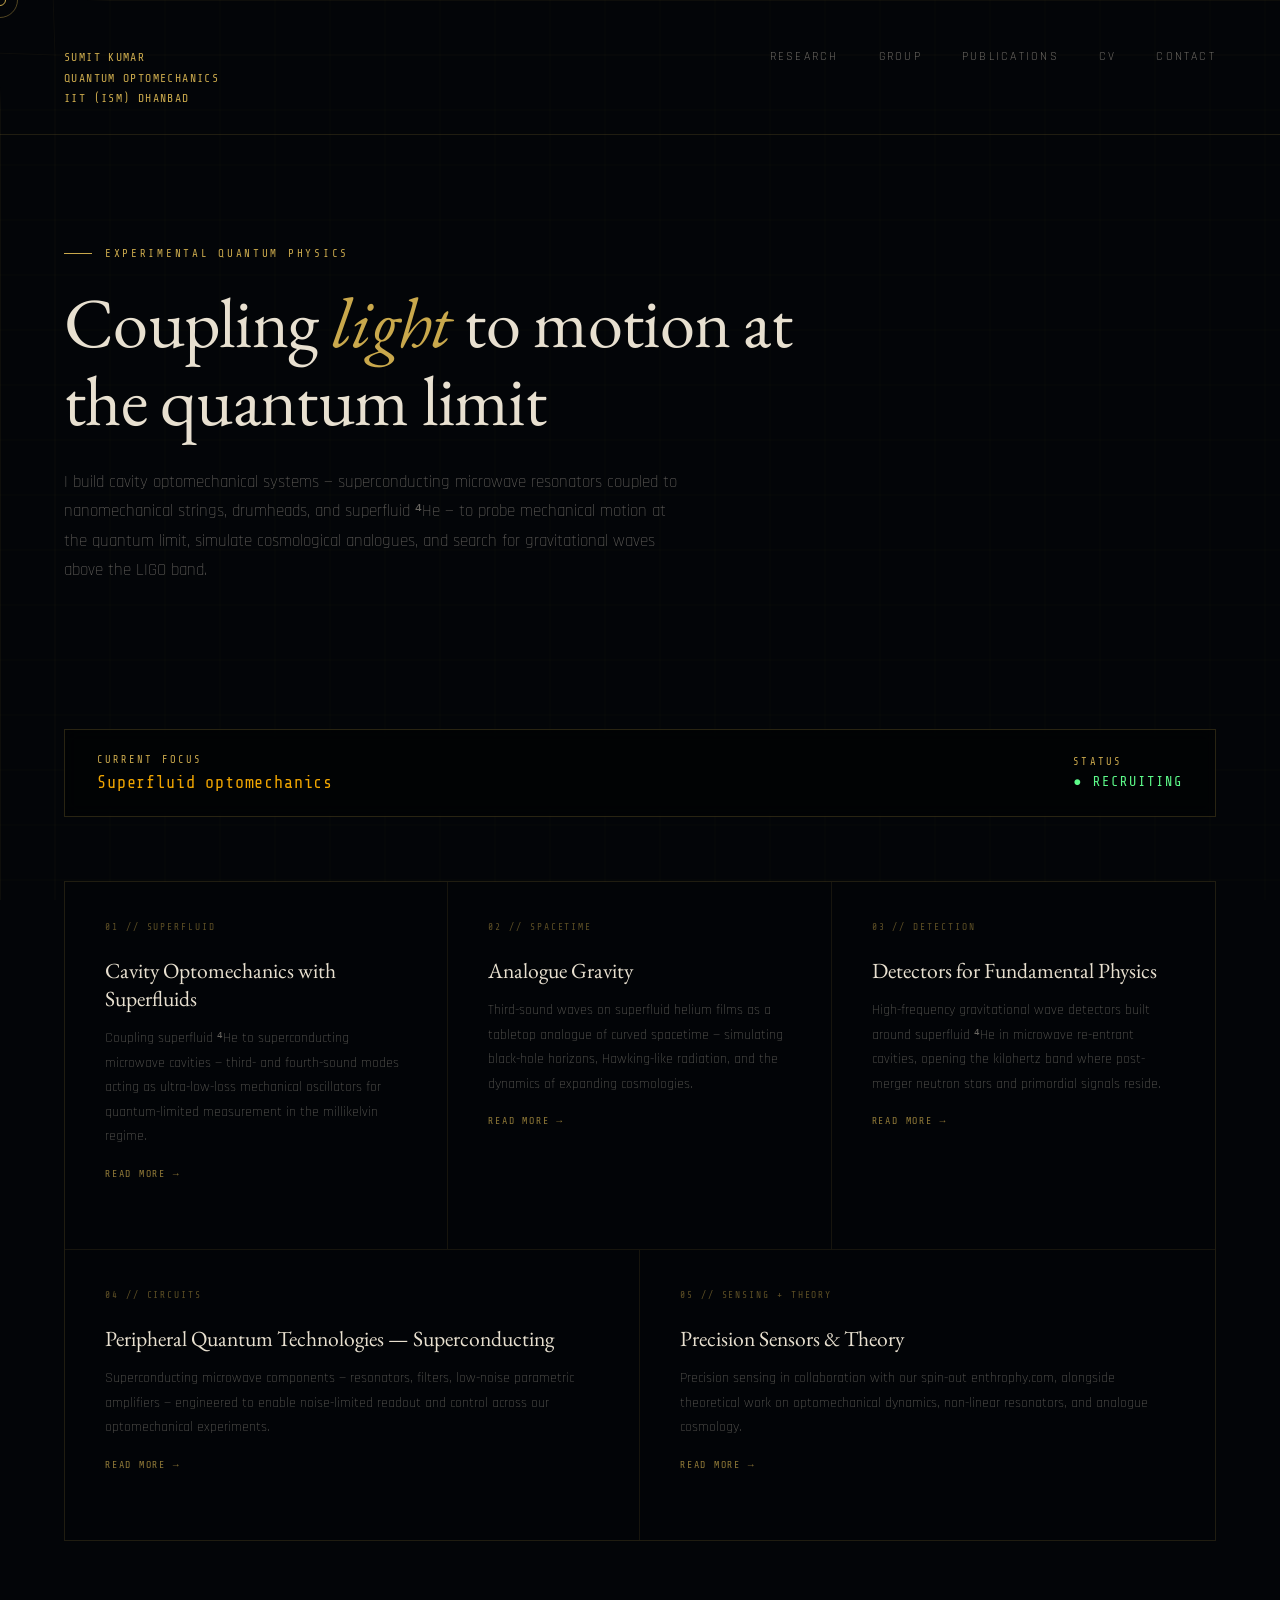
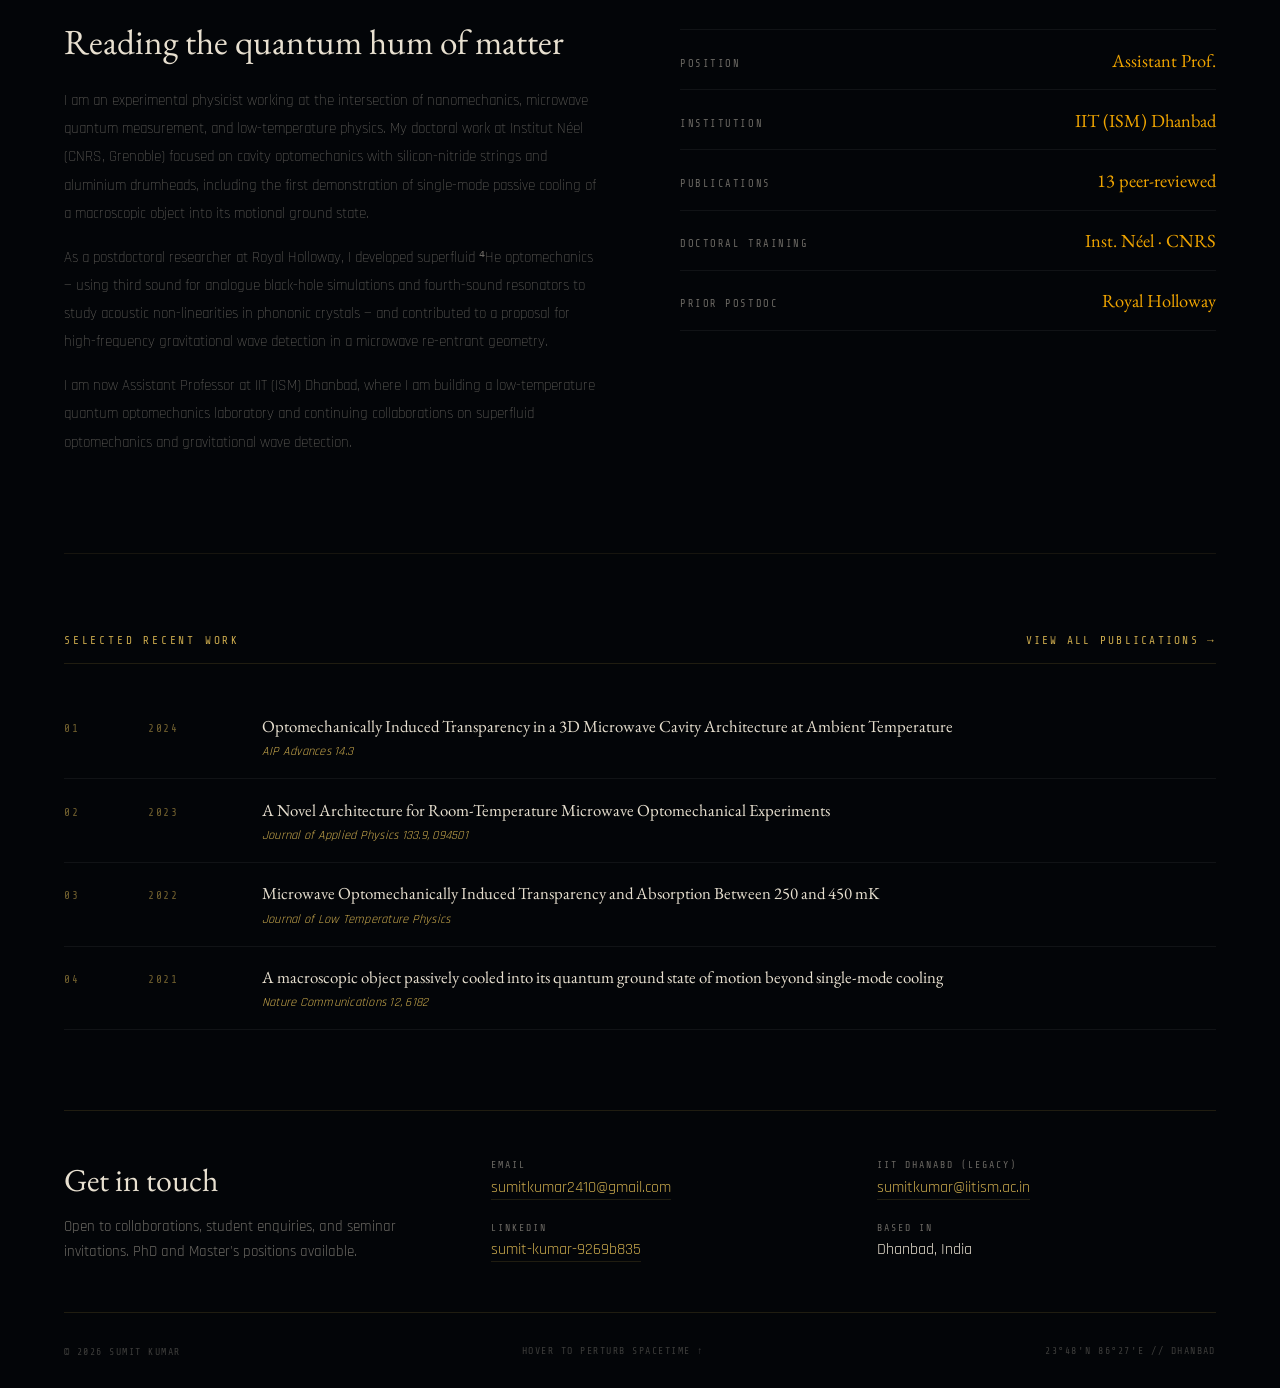
==== commit 40f26968: "describe what changed" ====
--- a/index.html
+++ b/index.html
@@ -176,7 +176,7 @@
         <a href="mailto:sumitkumar2410@gmail.com">sumitkumar2410@gmail.com</a>
       </div>
       <div class="contact-item">
-        <span class="k">RHUL (legacy)</span>
+        <span class="k">IIT Dhanabd (legacy)</span>
         <a href="mailto:sumitkumar@iitism.ac.in">sumitkumar@iitism.ac.in</a>
       </div>
       <div class="contact-item">
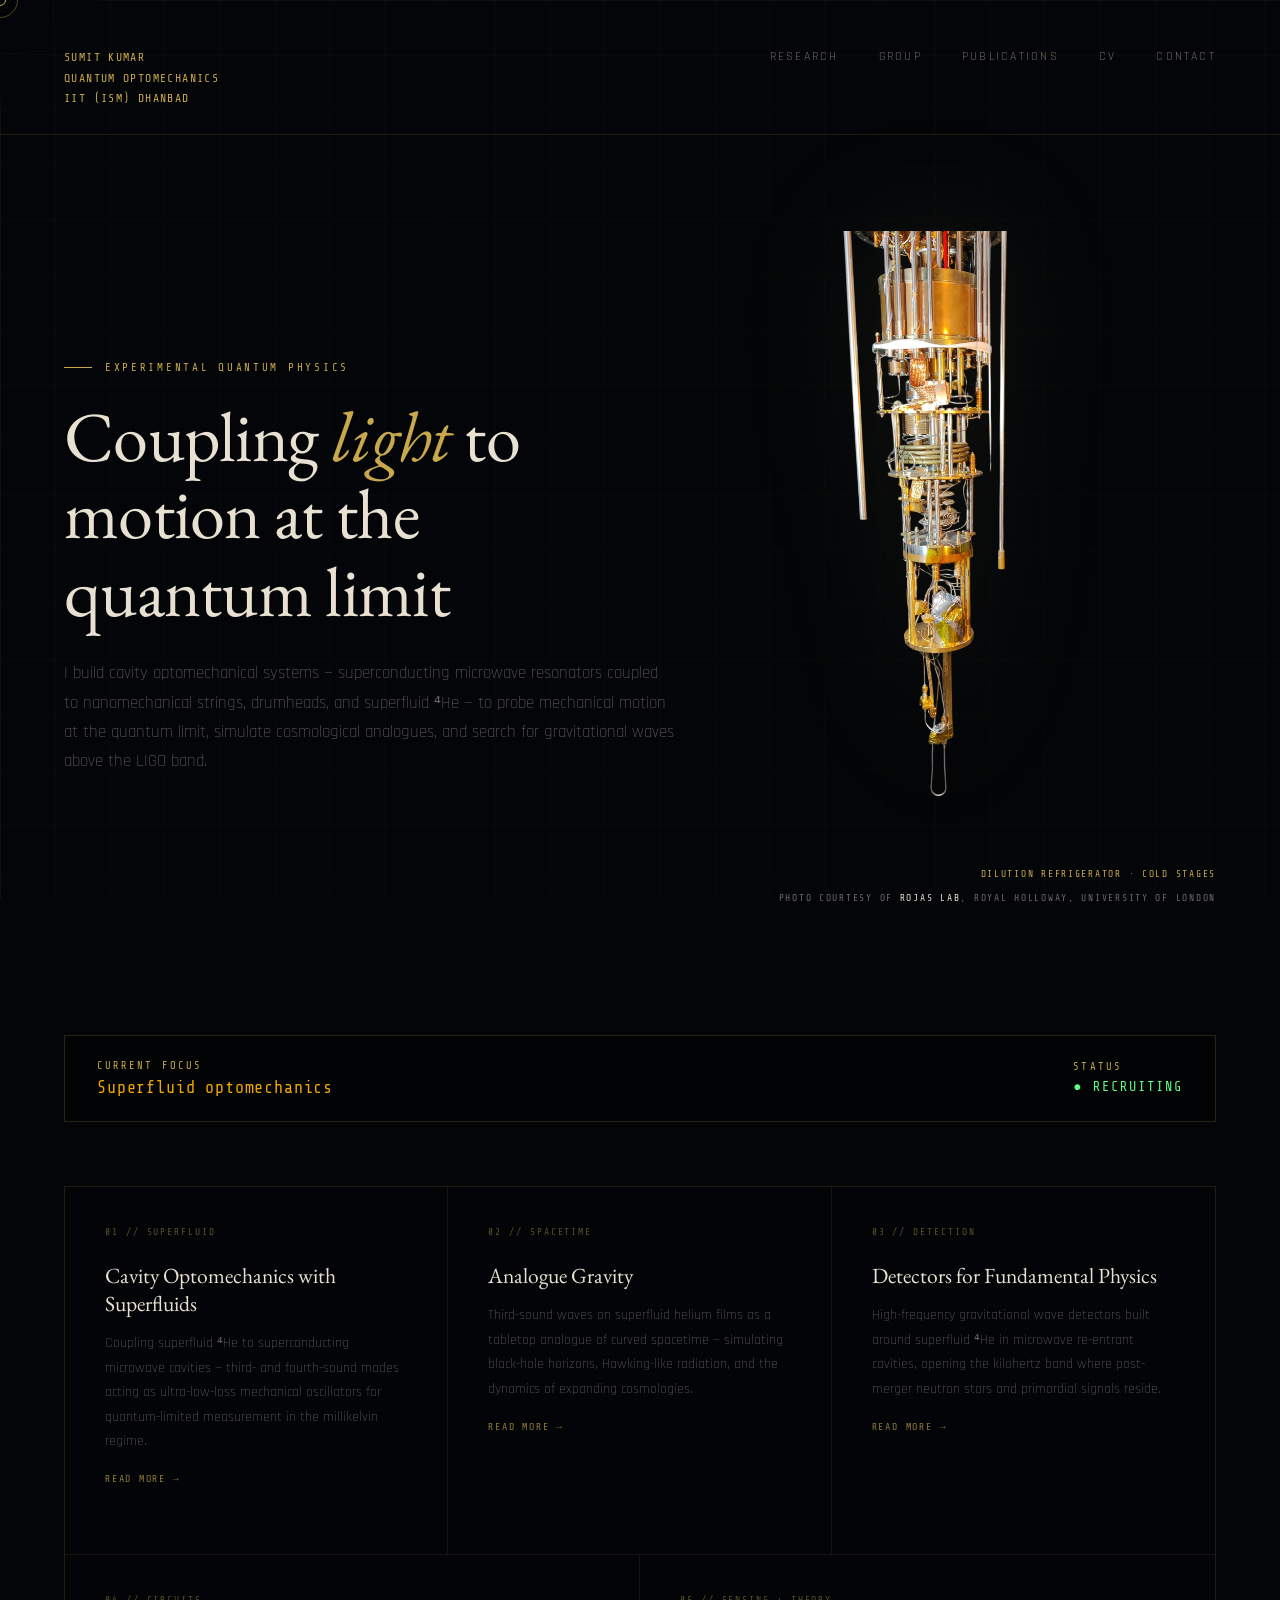
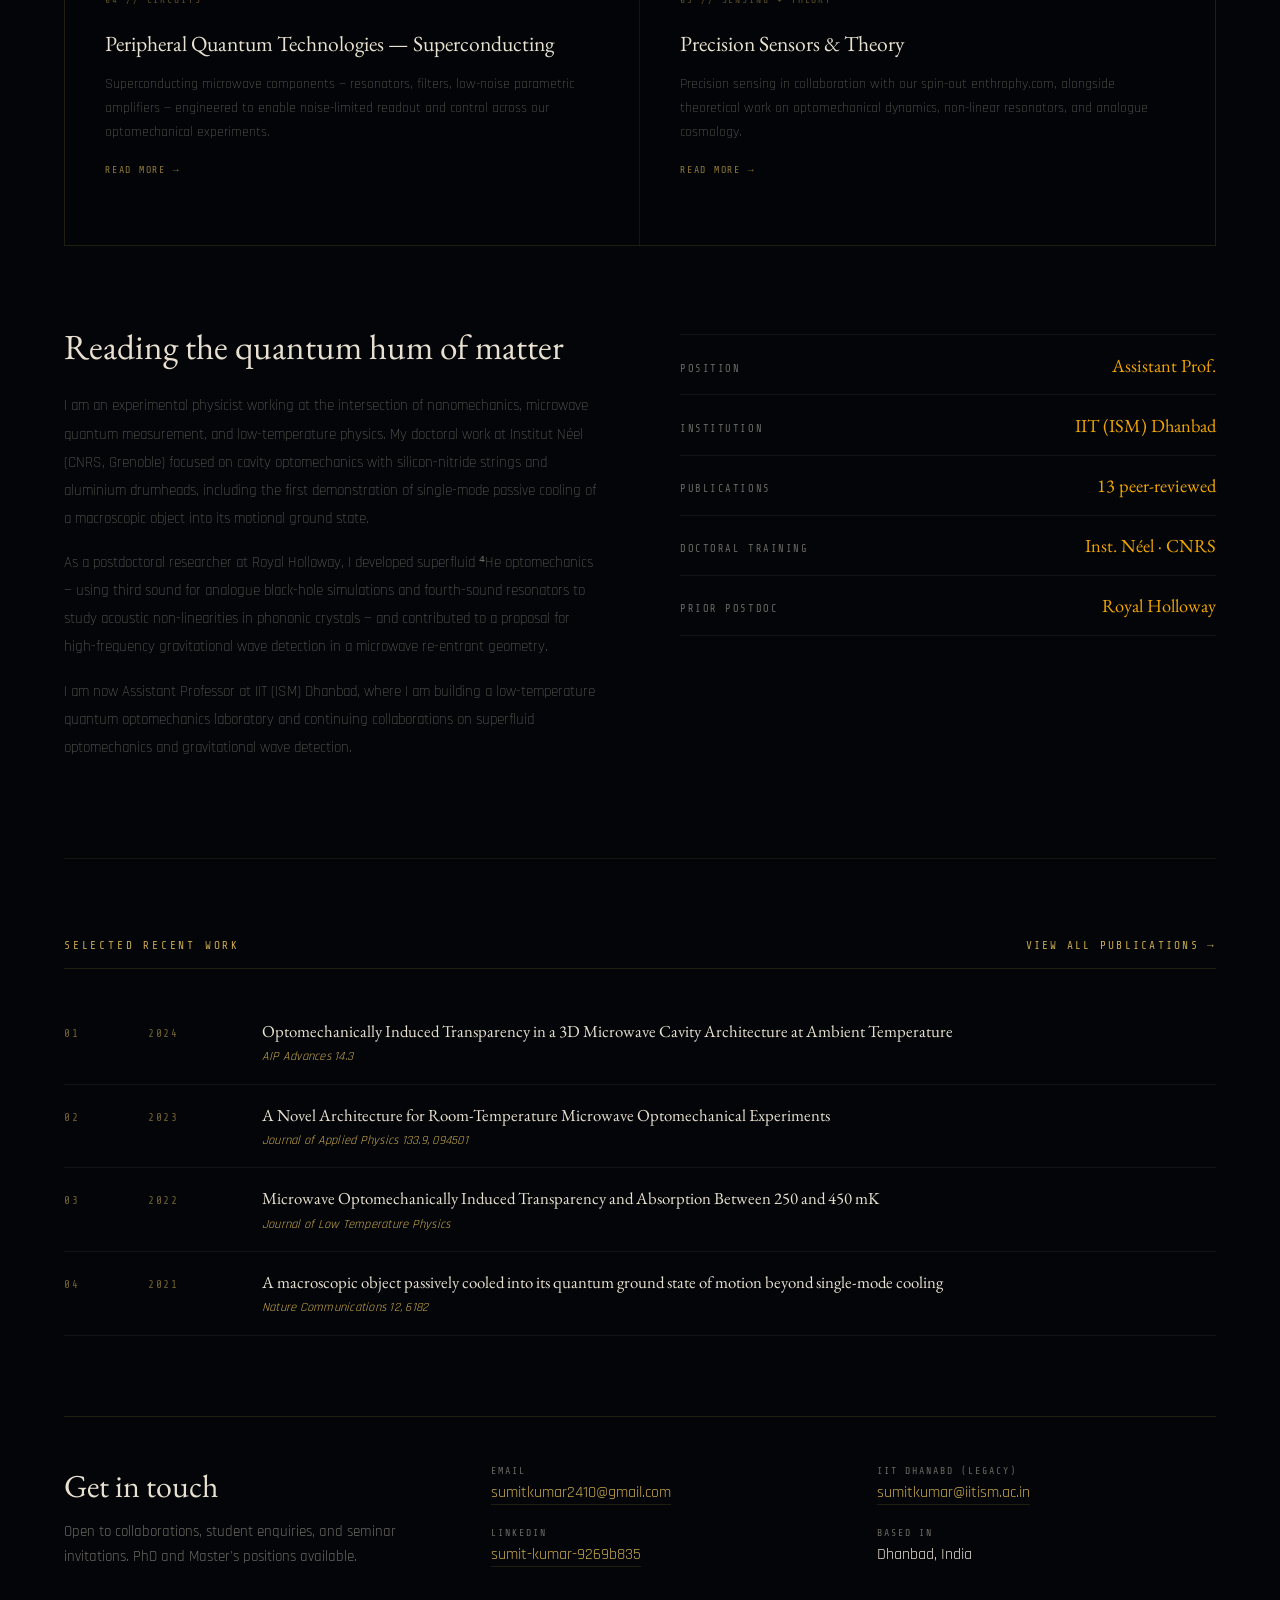
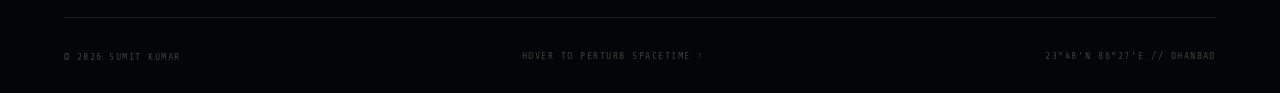
==== commit cb96afdc: "Add cryostat photo to hero (courtesy Rojas Lab, RHUL) Hero is now a 2-column grid: text on the left," ====
--- a/index.html
+++ b/index.html
@@ -35,11 +35,20 @@
   </header>
 
   <section class="hero">
-    <div class="hero-label">Experimental Quantum Physics</div>
-    <h1>Coupling <em>light</em> to motion at the quantum limit</h1>
-    <p class="hero-sub">
-      I build cavity optomechanical systems — superconducting microwave resonators coupled to nanomechanical strings, drumheads, and superfluid ⁴He — to probe mechanical motion at the quantum limit, simulate cosmological analogues, and search for gravitational waves above the LIGO band.
-    </p>
+    <div class="hero-text">
+      <div class="hero-label">Experimental Quantum Physics</div>
+      <h1>Coupling <em>light</em> to motion at the quantum limit</h1>
+      <p class="hero-sub">
+        I build cavity optomechanical systems — superconducting microwave resonators coupled to nanomechanical strings, drumheads, and superfluid ⁴He — to probe mechanical motion at the quantum limit, simulate cosmological analogues, and search for gravitational waves above the LIGO band.
+      </p>
+    </div>
+    <figure class="hero-image">
+      <img src="cryostat.png" alt="Dilution refrigerator cold stages — Rojas Lab, Royal Holloway, University of London" loading="eager"/>
+      <figcaption>
+        <span class="caption-line">Dilution refrigerator · cold stages</span>
+        <span class="caption-credit">Photo courtesy of <span class="lab">Rojas Lab</span>, Royal Holloway, University of London</span>
+      </figcaption>
+    </figure>
   </section>
 
   <div class="status-bar">
--- a/styles.css
+++ b/styles.css
@@ -118,9 +118,42 @@
 
 /* ── HERO ── */
 .hero {
-  padding: 7rem 4rem 5rem;
-  max-width: 920px;
-}
+  padding: 6rem 4rem 4rem;
+  display: grid;
+  grid-template-columns: minmax(0, 1fr) minmax(280px, 460px);
+  gap: 5rem;
+  align-items: center;
+}
+.hero-text { max-width: 640px; }
+.hero-image {
+  position: relative;
+  margin: 0;
+  display: flex;
+  flex-direction: column;
+  align-items: stretch;
+}
+.hero-image img {
+  width: 100%;
+  height: auto;
+  max-height: 80vh;
+  object-fit: contain;
+  display: block;
+  filter: drop-shadow(0 0 60px rgba(201,168,76,0.1));
+}
+.hero-image figcaption {
+  margin-top: 1.4rem;
+  display: flex; flex-direction: column;
+  gap: 0.5rem;
+  font-family: 'Share Tech Mono', monospace;
+  font-size: 0.6rem;
+  letter-spacing: 0.18em;
+  text-transform: uppercase;
+  color: var(--dim);
+  line-height: 1.65;
+  text-align: right;
+}
+.hero-image figcaption .caption-line { color: var(--gold); }
+.hero-image figcaption .lab { color: var(--text); }
 .hero-label {
   font-family: 'Share Tech Mono', monospace;
   font-size: 0.68rem;
@@ -918,7 +951,13 @@
 /* ── RESPONSIVE ── */
 @media (max-width: 900px) {
   header { padding: 2rem; flex-direction: column; gap: 1.5rem; }
-  .hero { padding: 4rem 2rem 3rem; }
+  .hero {
+    padding: 4rem 2rem 3rem;
+    grid-template-columns: 1fr;
+    gap: 3rem;
+  }
+  .hero-image img { max-height: 65vh; margin: 0 auto; }
+  .hero-image figcaption { text-align: left; }
   .reading-hero { padding: 4rem 2rem 2rem; }
   .reading-content { padding: 3rem 2rem; }
   .status-bar { margin: 2rem; flex-wrap: wrap; gap: 1.5rem; }
